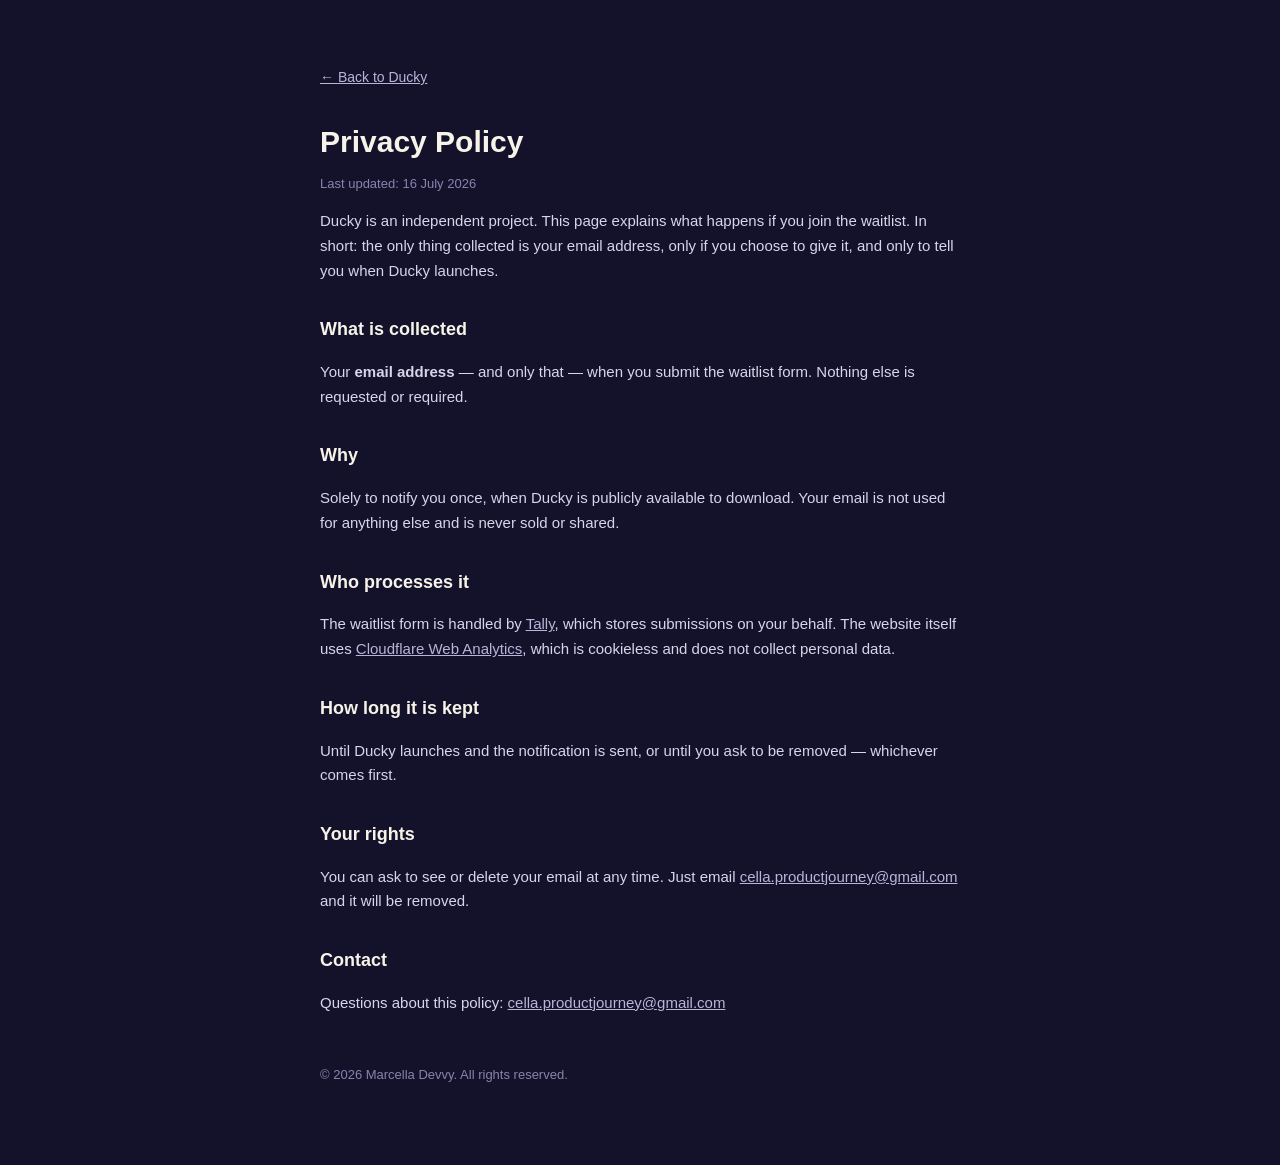
==== privacy.html @ 4fca2002 "waitlist live: Join the waitlist (Tally) + Beta tag + privacy policy - Hero: BETA tag beside title; " ====
<!DOCTYPE html>
<html lang="en">
<head>
  <meta charset="UTF-8" />
  <meta name="viewport" content="width=device-width, initial-scale=1" />
  <title>Privacy Policy — Ducky</title>
  <meta name="description" content="How the Ducky waitlist handles your email address." />
  <link rel="icon" href="assets/icon.png" />
  <style>
    body {
      margin: 0;
      background: #14122b;
      color: #d8d4ec;
      font-family: -apple-system, BlinkMacSystemFont, 'Segoe UI', sans-serif;
      line-height: 1.65;
    }
    .wrap { max-width: 640px; margin: 0 auto; padding: 64px 24px 80px; }
    a { color: #b9b4d8; }
    h1 { color: #f7f3e8; font-size: 30px; margin: 0 0 6px; }
    h2 { color: #f7f3e8; font-size: 18px; margin: 32px 0 8px; }
    .updated { color: #8983ad; font-size: 13px; margin: 0 0 8px; }
    .back { display: inline-block; margin-bottom: 28px; font-size: 14px; }
    p { font-size: 15px; }
    footer { margin-top: 48px; font-size: 13px; color: #8983ad; }
  </style>
</head>
<body>
  <div class="wrap">
    <a class="back" href="index.html">&larr; Back to Ducky</a>
    <h1>Privacy Policy</h1>
    <p class="updated">Last updated: 16 July 2026</p>

    <p>Ducky is an independent project. This page explains what happens if you
    join the waitlist. In short: the only thing collected is your email address,
    only if you choose to give it, and only to tell you when Ducky launches.</p>

    <h2>What is collected</h2>
    <p>Your <strong>email address</strong> — and only that — when you submit the
    waitlist form. Nothing else is requested or required.</p>

    <h2>Why</h2>
    <p>Solely to notify you once, when Ducky is publicly available to download.
    Your email is not used for anything else and is never sold or shared.</p>

    <h2>Who processes it</h2>
    <p>The waitlist form is handled by <a href="https://tally.so/privacy"
    target="_blank" rel="noopener">Tally</a>, which stores submissions on your
    behalf. The website itself uses
    <a href="https://www.cloudflare.com/web-analytics/" target="_blank"
    rel="noopener">Cloudflare Web Analytics</a>, which is cookieless and does
    not collect personal data.</p>

    <h2>How long it is kept</h2>
    <p>Until Ducky launches and the notification is sent, or until you ask to be
    removed — whichever comes first.</p>

    <h2>Your rights</h2>
    <p>You can ask to see or delete your email at any time. Just email
    <a href="mailto:cella.productjourney@gmail.com">cella.productjourney@gmail.com</a>
    and it will be removed.</p>

    <h2>Contact</h2>
    <p>Questions about this policy:
    <a href="mailto:cella.productjourney@gmail.com">cella.productjourney@gmail.com</a></p>

    <footer>&copy; 2026 Marcella Devvy. All rights reserved.</footer>
  </div>
</body>
</html>
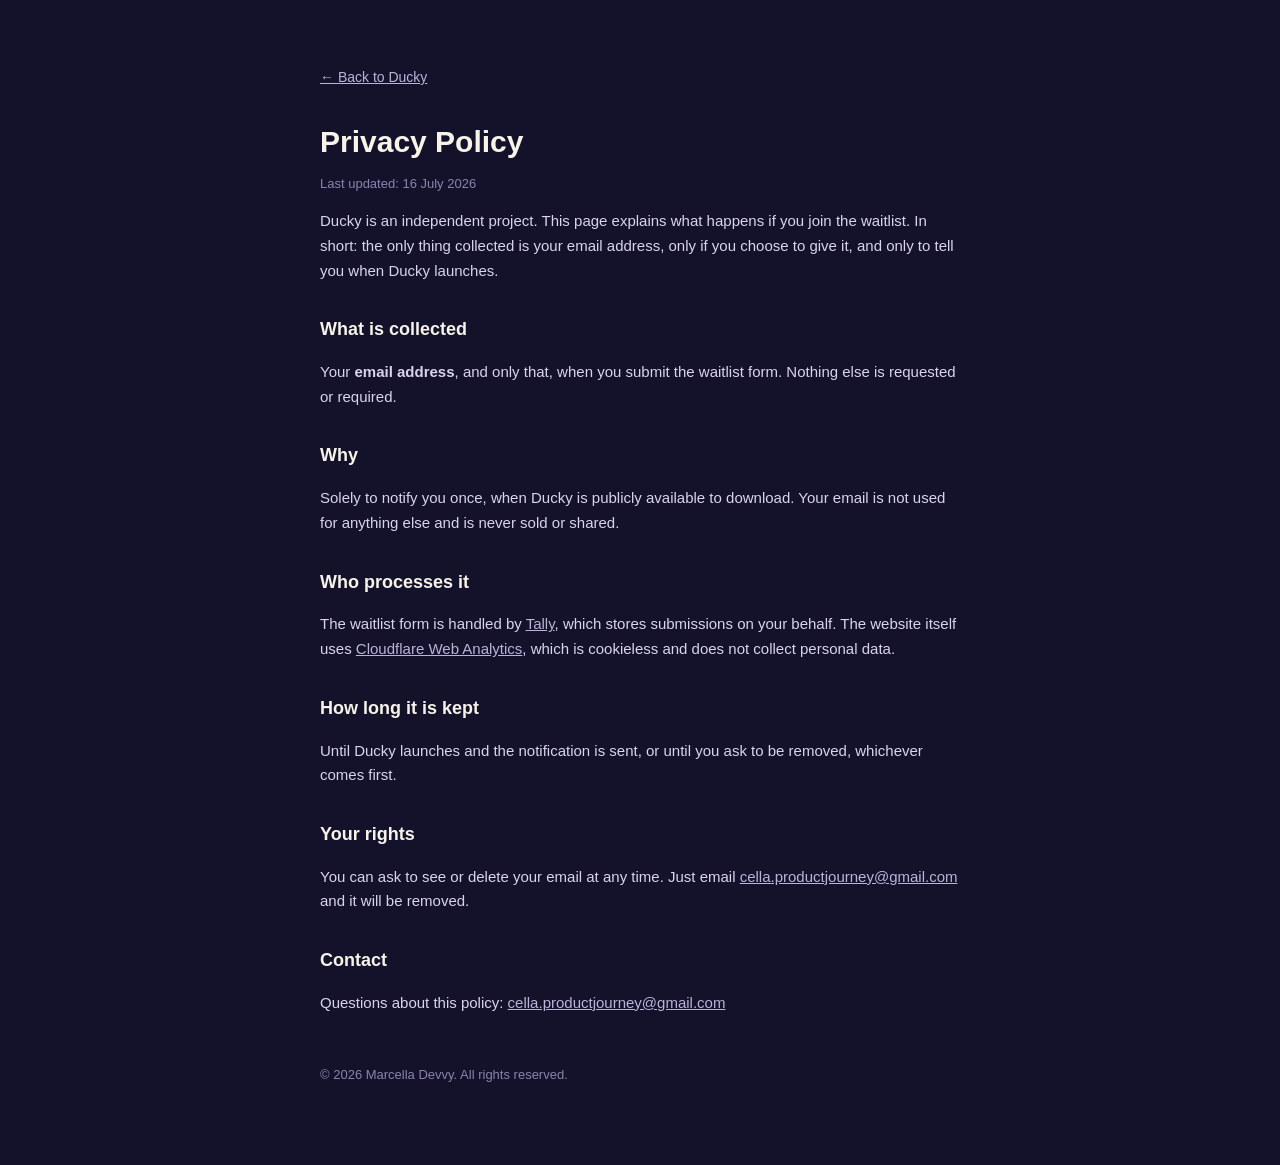
==== commit d1af8243: "polish: center BETA badge; replace em-dashes with commas/periods Co-Authored-By: Claude Fable 5 <nor" ====
--- a/privacy.html
+++ b/privacy.html
@@ -3,7 +3,7 @@
 <head>
   <meta charset="UTF-8" />
   <meta name="viewport" content="width=device-width, initial-scale=1" />
-  <title>Privacy Policy — Ducky</title>
+  <title>Privacy Policy for Ducky</title>
   <meta name="description" content="How the Ducky waitlist handles your email address." />
   <link rel="icon" href="assets/icon.png" />
   <style>
@@ -35,7 +35,7 @@
     only if you choose to give it, and only to tell you when Ducky launches.</p>
 
     <h2>What is collected</h2>
-    <p>Your <strong>email address</strong> — and only that — when you submit the
+    <p>Your <strong>email address</strong>, and only that, when you submit the
     waitlist form. Nothing else is requested or required.</p>
 
     <h2>Why</h2>
@@ -52,7 +52,7 @@
 
     <h2>How long it is kept</h2>
     <p>Until Ducky launches and the notification is sent, or until you ask to be
-    removed — whichever comes first.</p>
+    removed, whichever comes first.</p>
 
     <h2>Your rights</h2>
     <p>You can ask to see or delete your email at any time. Just email
